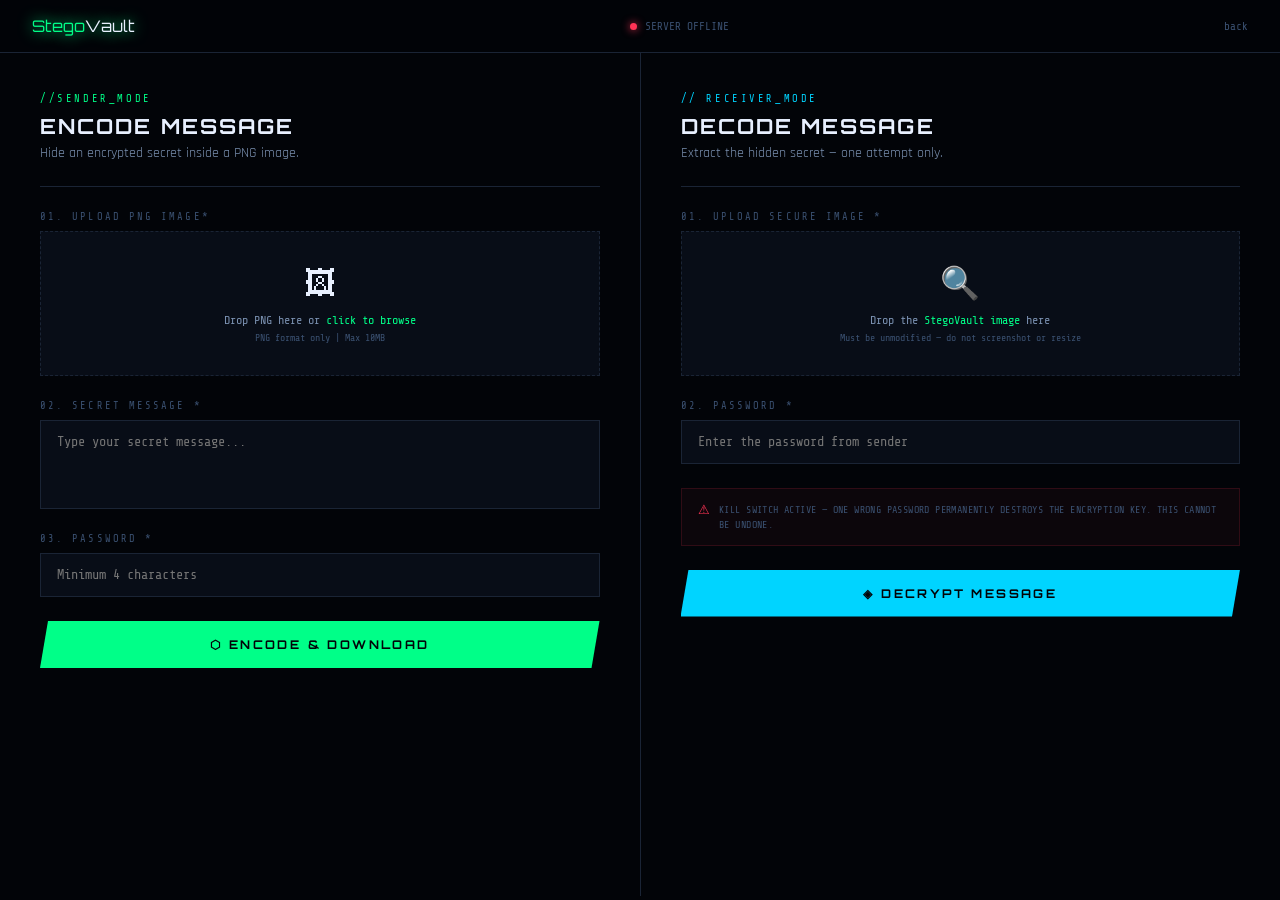
==== stegovault/src/main/resources/static/index.html @ b4d06a28 "move frontend files to static folder" ====
<!DOCTYPE html>
<html lang="en">
<head>
    <meta charset="UTF-8">
    <meta name="viewport" content="width=device-width, initial-scale=1.0">
    <title>StegoVault - Web App</title>
    <link href="https://fonts.googleapis.com/css2?family=Orbitron:wght@700;900&family=Share+Tech+Mono&family=Rajdhani:wght@400;600&display=swap" rel="stylesheet">
    <link rel="stylesheet" href="style.css">
</head>
<body>
    <!-- Creating Top Bar -->
     <div class="topbar">
        <a href="landing.html" class="topbar-logo">Stego<span>Vault</span></a>
        <div class="status">
            <div class="dot" id="dot"></div>
            <span id="statusText">Connecting...</span>
        </div>
        <a href="landing.html" style="font-family:var(--font-mono);font-size:0.7rem;color:var(--dim);text-decoration:none;">back</a>
     </div>


     <!-- MAIN APP - TWO PANELS 
         creating the two panels of the main app-->
<div class="app">
    <!-- LEFT PANEL: SENDER / ENCODE -->
     <div class="panel">
        <div class="panel-header">
            <div class="panel-mode encode-color">//SENDER_MODE</div>
            <div class="panel-title">Encode Message</div>
            <p class="panel-sub">Hide an encrypted secret inside a PNG image.</p>
        </div>

        <div class="field">
            <label class="label">01. Upload PNG image*</label>
            <div class="dropzone" id="encDrop">
                <input type="file" id="encFile" accept="image/png"/>
                <span class="drop-icon">🖼</span>
                <div class="drop-text">Drop PNG here or <span>click to browse</span></div>
                <div class="drop-hint">PNG format only | Max 10MB</div>
                </div>
                <div class="file-name" id="encName"></div>
        </div>
    

        <div class="field">
            <label class="label">02. Secret Message *</label>
            <textarea id="encMsg" rows="4" placeholder="Type your secret message..."></textarea>
        </div>

        <div class="field">
            <label class="label">03. Password *</label>
            <input type="password" id="encPw" placeholder="Minimum 4 characters"/>
        </div>

        <button class="btn btn-green" id="encBtn" onclick="doEncode()">
            <span>⬡ Encode & Download</span>
        </button>

        <div class="result" id="encResult">
            <div class="result-title green">✓ Encoding Complete</div>
            <div class="result-body" id="encResultMsg"></div>
        </div>

        <a class="download" id="encDownload" download="stegovault_secret.png">
            ⬇ Download Secure Image
        </a>
    </div>

    <!-- RIGHT PANEL: RECEIVER / DECODE -->
    <div class="panel">
        <div class="panel-header">
            <div class="panel-mode decode-color">// RECEIVER_MODE</div>
            <div class="panel-title">Decode Message</div>
            <p class="panel-sub">Extract the hidden secret — one attempt only.</p>
        </div>

        <div class="field">
            <label class="label">01. Upload Secure Image *</label>
            <div class="dropzone" id="decDrop">
                <input type="file" id="decFile" accept="image/png"/>
                <span class="drop-icon">🔍</span>
                <div class="drop-text">Drop the <span>StegoVault image</span> here</div>
                <div class="drop-hint">Must be unmodified — do not screenshot or resize</div>
            </div>
            <div class="file-name" id="decName"></div>
        </div>

        <div class="field">
            <label class="label">02. Password *</label>
            <input type="password" id="decPw" placeholder="Enter the password from sender"/>
        </div>

        <div class="warn-box">
            <span class="warn-icon">⚠</span>
            <span class="warn-text">
                KILL SWITCH ACTIVE — ONE WRONG PASSWORD PERMANENTLY 
                DESTROYS THE ENCRYPTION KEY. THIS CANNOT BE UNDONE.
            </span>
        </div>

        <button class="btn btn-cyan" id="decBtn" onclick="doDecode()">
            <span>◈ Decrypt Message</span>
        </button>
        <!-- Success -->
        <div class="result success" id="decSuccess">
            <div class="result-title green">✓ Message Decrypted</div>
            <div class="output" id="decOutput"></div>
        </div>

        <!-- Kill Switch -->
        <div class="killswitch" id="killswitch">
            <div class="ks-skull">💀</div>
            <div class="ks-title">⚡ Kill Switch Triggered</div>
            <div class="ks-body" id="ksMsg"></div>
        </div>

        <!-- Error -->
        <div class="result error" id="decError">
            <div class="result-title red">✗ Error</div>
            <div class="result-body" id="decErrMsg"></div>
        </div>
    </div>
</div>

<script>
    // ─────────────────────────────────────────────────
    // STATUS CHECK - pings the server every 10 seconds
    // ─────────────────────────────────────────────────
    async function checkStatus() {
        try {
            const res  = await fetch('/api/status');
            const data = await res.json();
            document.getElementById('dot').className = 'dot';
            document.getElementById('statusText').textContent =
                `ONLINE — ${data.activeKeys} KEY(S) IN VAULT`;
        } catch {
            document.getElementById('dot').className = 'dot offline';
            document.getElementById('statusText').textContent = 'SERVER OFFLINE';
        }
    }
    checkStatus();
    setInterval(checkStatus, 10000);

    // ─────────────────────────────────────────────────
    // FILE DROP ZONE SETUP
    // ─────────────────────────────────────────────────
    function setupDrop(zoneId, inputId, nameId) {
        const zone  = document.getElementById(zoneId);
        const input = document.getElementById(inputId);

        zone.addEventListener('dragover', e => {
            e.preventDefault();
            zone.classList.add('over');
        });
        zone.addEventListener('dragleave', () => zone.classList.remove('over'));
        zone.addEventListener('drop', e => {
            e.preventDefault();
            zone.classList.remove('over');
            if (e.dataTransfer.files[0]) {
                const dt = new DataTransfer();
                dt.items.add(e.dataTransfer.files[0]);
                input.files = dt.files;
                input.dispatchEvent(new Event('change'));
            }
        });

        input.addEventListener('change', () => {
            const f = input.files[0];
            if (!f) return;
            const el = document.getElementById(nameId);
            el.textContent = `✓ ${f.name} (${(f.size/1024).toFixed(1)} KB)`;
            el.style.display = 'block';
        });
    }

    setupDrop('encDrop', 'encFile', 'encName');
    setupDrop('decDrop', 'decFile', 'decName');

    // ─────────────────────────────────────────────────
    // ENCODE
    // ─────────────────────────────────────────────────
    async function doEncode() {
        const image    = document.getElementById('encFile').files[0];
        const message  = document.getElementById('encMsg').value.trim();
        const password = document.getElementById('encPw').value;
        const btn      = document.getElementById('encBtn');

        // Hide previous results
        document.getElementById('encResult').style.display   = 'none';
        document.getElementById('encDownload').style.display = 'none';

        // Validate inputs
        if (!image)            return alert('Please select a PNG image');
        if (!message)          return alert('Please enter a message');
        if (password.length < 4) return alert('Password must be 4+ characters');

        // Show loading state
        btn.disabled = true;
        btn.classList.add('loading');

        try {
            // Build form data and send to backend
            const form = new FormData();
            form.append('image',    image);
            form.append('message',  message);
            form.append('password', password);

            const res = await fetch('/api/encode', {
                method: 'POST', body: form
            });

            if (res.ok) {
                // Got back a PNG file - create download link
                const blob = await res.blob();
                const url  = URL.createObjectURL(blob);

                const result = document.getElementById('encResult');
                result.className = 'result success';
                result.style.display = 'block';
                document.getElementById('encResultMsg').textContent =
                    'Image encoded successfully! Share the downloaded image ' +
                    'with your recipient along with the password separately.';

                const dl = document.getElementById('encDownload');
                dl.href  = url;
                dl.style.display = 'block';

                checkStatus();
            } else {
                const err = await res.json();
                alert('Error: ' + err.error);
            }
        } catch (e) {
            alert('Cannot reach server. Make sure Spring Boot is running.');
        } finally {
            btn.disabled = false;
            btn.classList.remove('loading');
        }
    }

    // ─────────────────────────────────────────────────
    // DECODE
    // ─────────────────────────────────────────────────
    async function doDecode() {
        const image    = document.getElementById('decFile').files[0];
        const password = document.getElementById('decPw').value;
        const btn      = document.getElementById('decBtn');

        // Hide previous results
        document.getElementById('decSuccess').style.display   = 'none';
        document.getElementById('killswitch').style.display   = 'none';
        document.getElementById('decError').style.display     = 'none';

        if (!image)    return alert('Please select the stego image');
        if (!password) return alert('Please enter a password');

        btn.disabled = true;
        btn.classList.add('loading');

        try {
            const form = new FormData();
            form.append('image',    image);
            form.append('password', password);

            const res  = await fetch('/api/decode', {
                method: 'POST', body: form
            });
            const data = await res.json();

            if (res.ok && data.status === 'SUCCESS') {
                // Correct password - show the message
                document.getElementById('decSuccess').style.display = 'block';
                document.getElementById('decOutput').textContent = data.message;

            } else if (data.error === 'KILL_SWITCH_TRIGGERED'
                    || data.error === 'KEY_DESTROYED') {
                // Kill switch! Flash the screen red briefly
                document.body.style.background = 'rgba(255,0,0,0.06)';
                setTimeout(() => document.body.style.background = '', 600);

                document.getElementById('killswitch').style.display = 'block';
                document.getElementById('ksMsg').textContent = data.message;

            } else {
                // Other error (no hidden data, corrupted image, etc.)
                document.getElementById('decError').style.display = 'block';
                document.getElementById('decErrMsg').textContent =
                    data.error || 'Decoding failed';
            }

            checkStatus();
        } catch (e) {
            document.getElementById('decError').style.display = 'block';
            document.getElementById('decErrMsg').textContent =
                'Cannot reach server. Make sure Spring Boot is running.';
        } finally {
            btn.disabled = false;
            btn.classList.remove('loading');
        }
    }
</script>
</body>
</html>



    
    
</body>
</html>
---- stegovault/src/main/resources/static/style.css ----
:root {
            --bg:     #020408;
            --card:   #0a0f1a;
            --input:  #080d17;
            --green:  #00ff88;
            --cyan:   #00d4ff;
            --red:    #ff3355;
            --text:   #e8f0ff;
            --muted:  #7a90b0;
            --dim:    #3a5070;
            --border: #1a2435;
            --font-display: 'Orbitron', sans-serif;
            --font-mono:    'Share Tech Mono', monospace;
            --font-body:    'Rajdhani', sans-serif;
        }

        * { margin: 0; padding: 0; box-sizing: border-box; }
        body { background: var(--bg); color: var(--text); font-family: var(--font-body); }

        /* Top bar */
        .topbar {
            padding: 1rem 2rem;
            display: flex;
            justify-content: space-between;
            align-items: center;
            background: rgba(2,4,8,0.95);
            border-bottom: 1px solid var(--border);
            position: sticky; top: 0; z-index: 100;
        }

        .topbar-logo {
            font-family: var(--font-display);
            font-size: 1rem;
            color: var(--green);
            text-decoration: none;
            text-shadow: 0 0 15px var(--green);
        }

        .topbar-logo span { color: var(--text); }

        .status {
            display: flex;
            align-items: center;
            gap: 0.5rem;
            font-family: var(--font-mono);
            font-size: 0.7rem;
            color: var(--dim);
        }

        .dot {
            width: 7px; height: 7px;
            border-radius: 50%;
            background: var(--green);
            box-shadow: 0 0 8px var(--green);
            animation: pulse 2s infinite;
        }

        .dot.offline { background: var(--red); box-shadow: 0 0 8px var(--red); animation: none; }
        @keyframes pulse { 50% { opacity: 0.4; } }

        /* App layout - two panels side by side */
        .app {
            display: grid;
            grid-template-columns: 1fr 1fr;
            min-height: calc(100vh - 57px);
            gap: 1px;
            background: var(--border);
        }

        @media(max-width: 850px) { .app { grid-template-columns: 1fr; } }

        .panel {
            background: var(--bg);
            padding: 2.5rem;
            display: flex;
            flex-direction: column;
            gap: 1.5rem;
        }

        /* Panel header */
        .panel-header { border-bottom: 1px solid var(--border); padding-bottom: 1.5rem; }

        .panel-mode {
            font-family: var(--font-mono);
            font-size: 0.65rem;
            letter-spacing: 0.25em;
            margin-bottom: 0.5rem;
        }

        .encode-color { color: var(--green); }
        .decode-color { color: var(--cyan); }

        .panel-title {
            font-family: var(--font-display);
            font-size: 1.3rem;
            font-weight: 700;
            letter-spacing: 0.1em;
            text-transform: uppercase;
        }

        .panel-sub { font-size: 0.9rem; color: var(--muted); margin-top: 0.3rem; }

        /* Form fields */
        .field { display: flex; flex-direction: column; gap: 0.5rem; }

        .label {
            font-family: var(--font-mono);
            font-size: 0.65rem;
            color: var(--dim);
            letter-spacing: 0.2em;
            text-transform: uppercase;
        }

        input, textarea {
            background: var(--input);
            border: 1px solid var(--border);
            color: var(--text);
            font-family: var(--font-mono);
            font-size: 0.85rem;
            padding: 0.85rem 1rem;
            outline: none;
            resize: none;
            transition: border-color 0.2s;
        }

        input:focus, textarea:focus {
            border-color: var(--green);
            box-shadow: 0 0 15px rgba(0,255,136,0.08);
        }

        /* Drop zone for file upload */
        .dropzone {
            border: 1px dashed var(--border);
            background: var(--input);
            padding: 2rem;
            text-align: center;
            cursor: pointer;
            position: relative;
            transition: all 0.3s;
        }

        .dropzone:hover, .dropzone.over {
            border-color: var(--green);
            background: rgba(0,255,136,0.03);
        }

        .dropzone input[type="file"] {
            position: absolute; inset: 0;
            opacity: 0; cursor: pointer; width: 100%; height: 100%;
        }

        .drop-icon { font-size: 2rem; display: block; margin-bottom: 0.5rem; }
        .drop-text { font-family: var(--font-mono); font-size: 0.75rem; color: var(--muted); }
        .drop-text span { color: var(--green); }
        .drop-hint { font-family: var(--font-mono); font-size: 0.62rem; color: var(--dim); margin-top: 0.3rem; }

        .file-name {
            display: none;
            font-family: var(--font-mono);
            font-size: 0.7rem;
            color: var(--green);
            padding: 0.4rem 0.8rem;
            background: rgba(0,255,136,0.05);
            border: 1px solid rgba(0,255,136,0.2);
            margin-top: 0.5rem;
        }

        /* Buttons */
        .btn {
            padding: 1rem 2rem;
            font-family: var(--font-display);
            font-size: 0.75rem;
            font-weight: 700;
            letter-spacing: 0.2em;
            text-transform: uppercase;
            border: none;
            cursor: pointer;
            transition: all 0.25s;
            clip-path: polygon(8px 0%,100% 0%,calc(100% - 8px) 100%,0% 100%);
            position: relative;
        }

        .btn-green { background: var(--green); color: var(--bg); }
        .btn-green:hover:not(:disabled) {
            background: #22ffaa;
            box-shadow: 0 0 30px rgba(0,255,136,0.4);
            transform: translateY(-2px);
        }

        .btn-cyan { background: var(--cyan); color: var(--bg); }
        .btn-cyan:hover:not(:disabled) {
            background: #33ddff;
            box-shadow: 0 0 30px rgba(0,212,255,0.4);
            transform: translateY(-2px);
        }

        .btn:disabled { opacity: 0.4; cursor: not-allowed; }

        /* Loading spinner */
        .btn.loading span { opacity: 0; }
        .btn.loading::after {
            content: '';
            position: absolute;
            width: 16px; height: 16px;
            border: 2px solid rgba(0,0,0,0.3);
            border-top-color: var(--bg);
            border-radius: 50%;
            animation: spin 0.6s linear infinite;
            top: 50%; left: 50%;
            transform: translate(-50%, -50%);
        }

        @keyframes spin { to { transform: translate(-50%,-50%) rotate(360deg); } }

        /* Result boxes */
        .result {
            display: none;
            padding: 1.5rem;
            border: 1px solid var(--border);
            background: var(--card);
            animation: fadeUp 0.3s ease;
        }

        @keyframes fadeUp {
            from { opacity: 0; transform: translateY(8px); }
            to   { opacity: 1; transform: translateY(0); }
        }

        .result.success { border-color: rgba(0,255,136,0.35); }
        .result.error   { border-color: rgba(255,51,85,0.35); }

        .result-title {
            font-family: var(--font-mono);
            font-size: 0.68rem;
            letter-spacing: 0.15em;
            text-transform: uppercase;
            margin-bottom: 0.8rem;
        }

        .result-title.green { color: var(--green); }
        .result-title.red   { color: var(--red); }

        .result-body {
            font-family: var(--font-mono);
            font-size: 0.82rem;
            color: var(--text);
            line-height: 1.6;
        }

        /* Kill switch alert */
        .killswitch {
            display: none;
            padding: 1.5rem;
            background: rgba(255,51,85,0.05);
            border: 1px solid var(--red);
            box-shadow: 0 0 30px rgba(255,51,85,0.08);
            text-align: center;
            animation: fadeUp 0.3s ease;
        }

        .ks-skull {
            font-size: 3rem;
            animation: skullGlow 1s ease-in-out infinite alternate;
        }

        @keyframes skullGlow {
            from { text-shadow: 0 0 20px var(--red); }
            to   { text-shadow: 0 0 60px var(--red); }
        }

        .ks-title {
            font-family: var(--font-display);
            font-size: 0.9rem;
            color: var(--red);
            letter-spacing: 0.2em;
            text-transform: uppercase;
            margin: 0.8rem 0 0.5rem;
        }

        .ks-body {
            font-family: var(--font-mono);
            font-size: 0.75rem;
            color: var(--muted);
            line-height: 1.6;
        }

        /* Download link */
        .download {
            display: none;
            padding: 0.9rem 1.5rem;
            background: rgba(0,255,136,0.07);
            border: 1px solid rgba(0,255,136,0.3);
            color: var(--green);
            font-family: var(--font-mono);
            font-size: 0.75rem;
            letter-spacing: 0.1em;
            text-align: center;
            text-decoration: none;
            transition: all 0.2s;
            animation: fadeUp 0.3s ease;
        }

        .download:hover {
            background: rgba(0,255,136,0.15);
            box-shadow: 0 0 20px rgba(0,255,136,0.15);
        }

        /* Warning box */
        .warn-box {
            display: flex;
            gap: 0.6rem;
            align-items: flex-start;
            padding: 0.8rem 1rem;
            background: rgba(255,51,85,0.04);
            border: 1px solid rgba(255,51,85,0.15);
        }

        .warn-icon { color: var(--red); font-size: 0.8rem; flex-shrink: 0; }

        .warn-text {
            font-family: var(--font-mono);
            font-size: 0.63rem;
            color: var(--dim);
            line-height: 1.5;
            letter-spacing: 0.04em;
        }

        /* Scrollable output */
        .output {
            max-height: 140px;
            overflow-y: auto;
            padding: 0.8rem;
            background: var(--input);
            border: 1px solid var(--border);
            font-family: var(--font-mono);
            font-size: 0.8rem;
            color: var(--green);
            line-height: 1.6;
            word-break: break-all;
        }
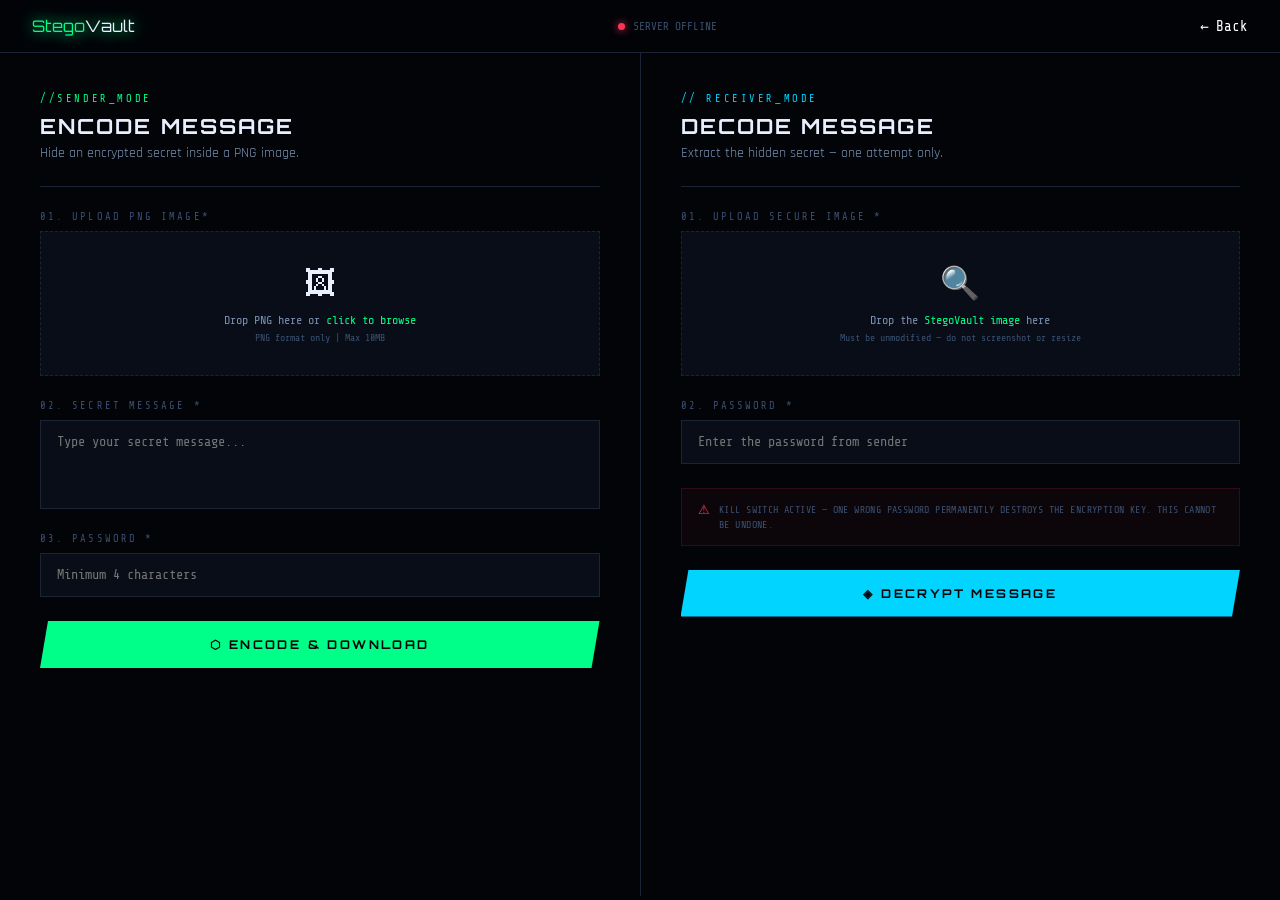
==== commit 9de1f4ba: "Done minor changes and completed the frontend part" ====
--- a/stegovault/src/main/resources/static/index.html
+++ b/stegovault/src/main/resources/static/index.html
@@ -8,14 +8,14 @@
     <link rel="stylesheet" href="style.css">
 </head>
 <body>
-    <!-- Creating Top Bar -->
+    <!-- Top Bar -->
      <div class="topbar">
         <a href="landing.html" class="topbar-logo">Stego<span>Vault</span></a>
         <div class="status">
             <div class="dot" id="dot"></div>
             <span id="statusText">Connecting...</span>
         </div>
-        <a href="landing.html" style="font-family:var(--font-mono);font-size:0.7rem;color:var(--dim);text-decoration:none;">back</a>
+        <a href="landing.html" style="font-family:var(--font-mono);font-size:0.9rem;color: white;text-decoration:none;">&larr;&ensp;Back</a>
      </div>
 
 
@@ -123,9 +123,9 @@
 </div>
 
 <script>
-    // ─────────────────────────────────────────────────
+    
     // STATUS CHECK - pings the server every 10 seconds
-    // ─────────────────────────────────────────────────
+   
     async function checkStatus() {
         try {
             const res  = await fetch('/api/status');
@@ -141,9 +141,9 @@
     checkStatus();
     setInterval(checkStatus, 10000);
 
-    // ─────────────────────────────────────────────────
+    
     // FILE DROP ZONE SETUP
-    // ─────────────────────────────────────────────────
+   
     function setupDrop(zoneId, inputId, nameId) {
         const zone  = document.getElementById(zoneId);
         const input = document.getElementById(inputId);
@@ -176,9 +176,9 @@
     setupDrop('encDrop', 'encFile', 'encName');
     setupDrop('decDrop', 'decFile', 'decName');
 
-    // ─────────────────────────────────────────────────
+    
     // ENCODE
-    // ─────────────────────────────────────────────────
+    
     async function doEncode() {
         const image    = document.getElementById('encFile').files[0];
         const message  = document.getElementById('encMsg').value.trim();
@@ -238,9 +238,9 @@
         }
     }
 
-    // ─────────────────────────────────────────────────
+    
     // DECODE
-    // ─────────────────────────────────────────────────
+   
     async function doDecode() {
         const image    = document.getElementById('decFile').files[0];
         const password = document.getElementById('decPw').value;
@@ -300,11 +300,4 @@
     }
 </script>
 </body>
-</html>
-
-
-
-    
-    
-</body>
 </html>
